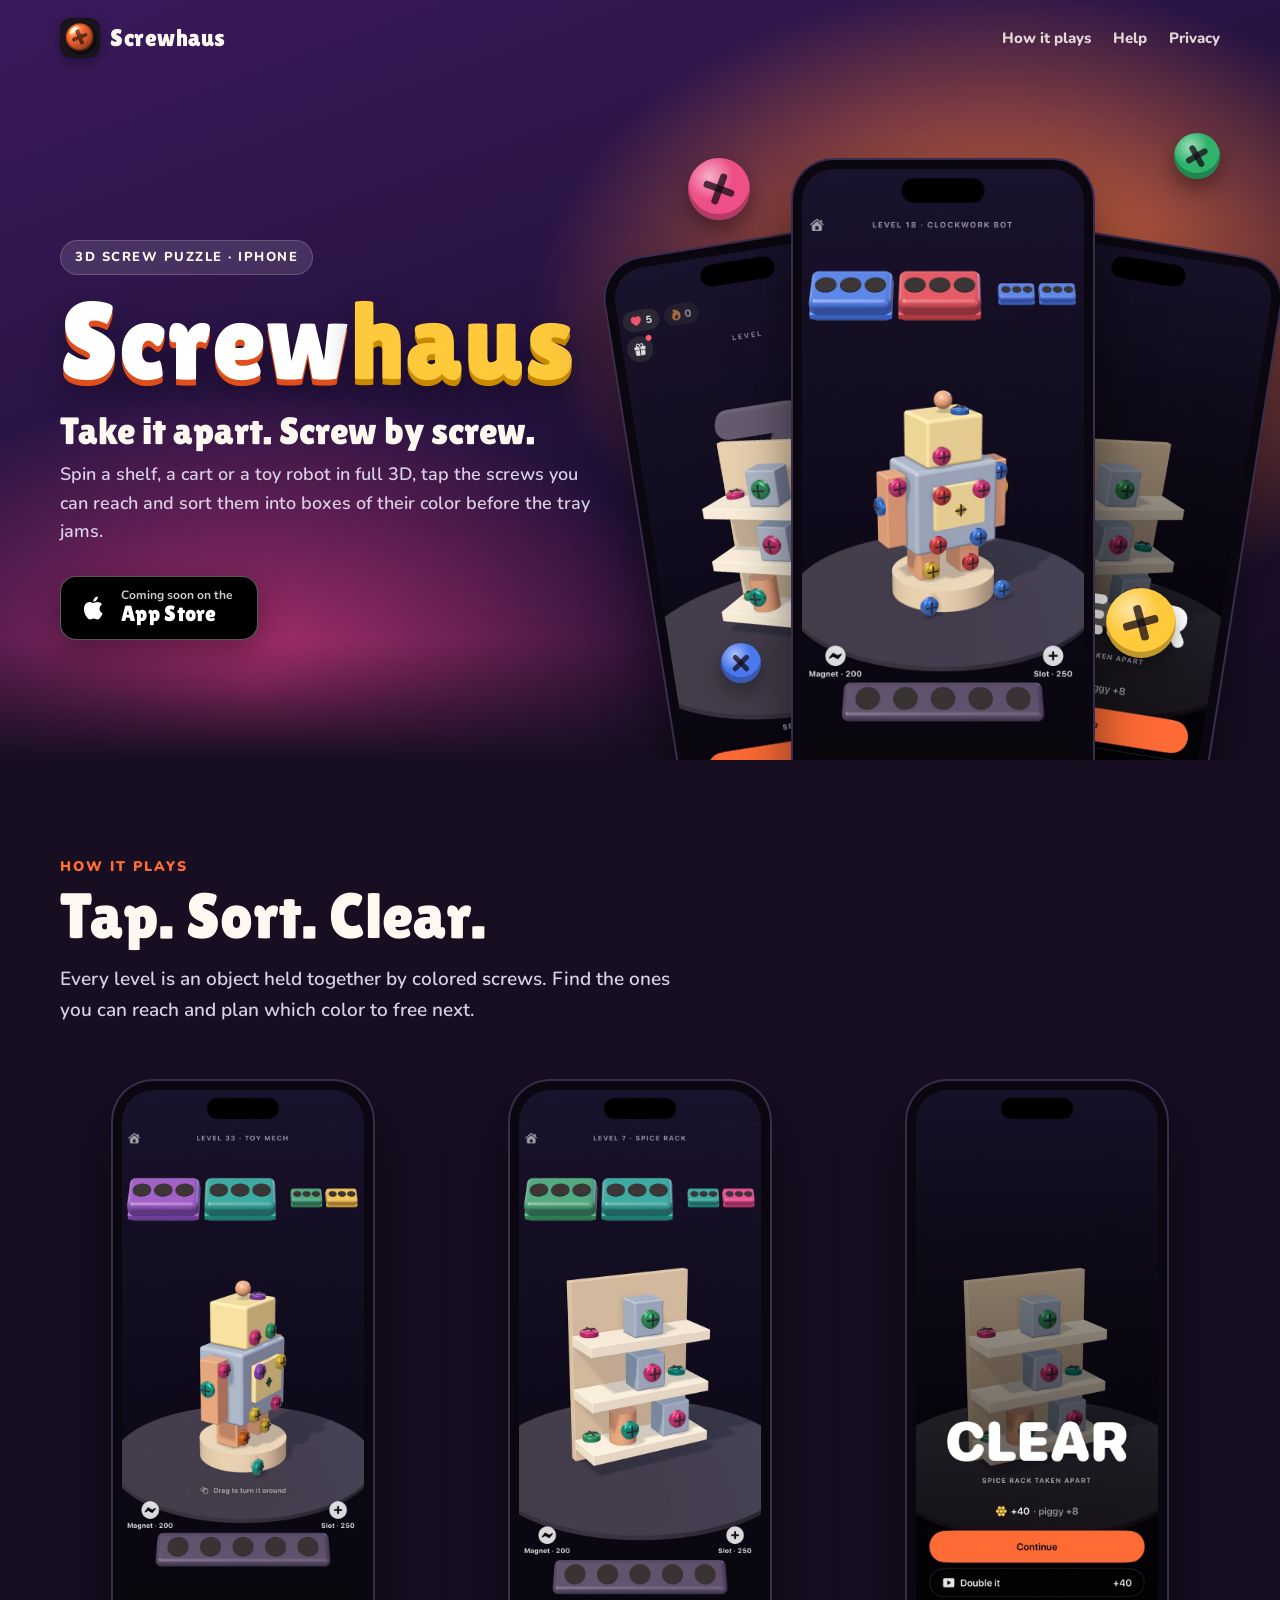
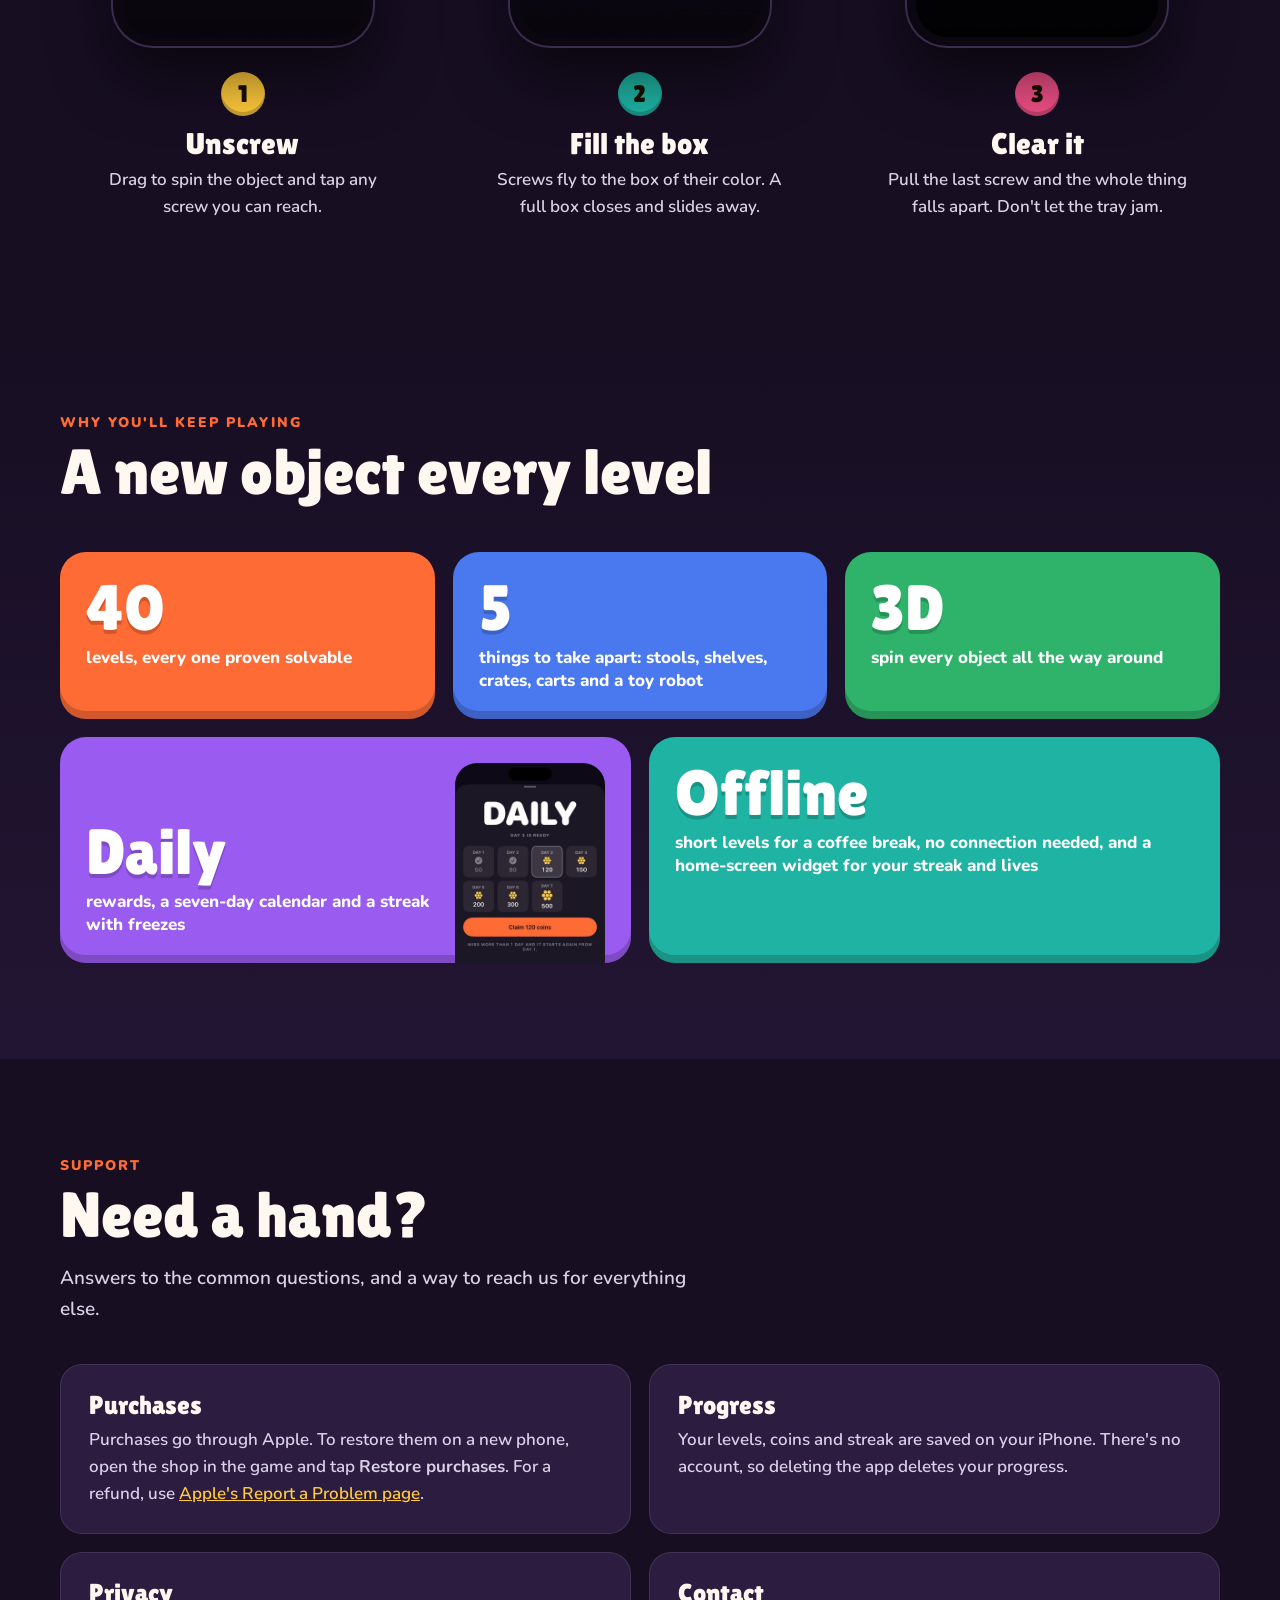
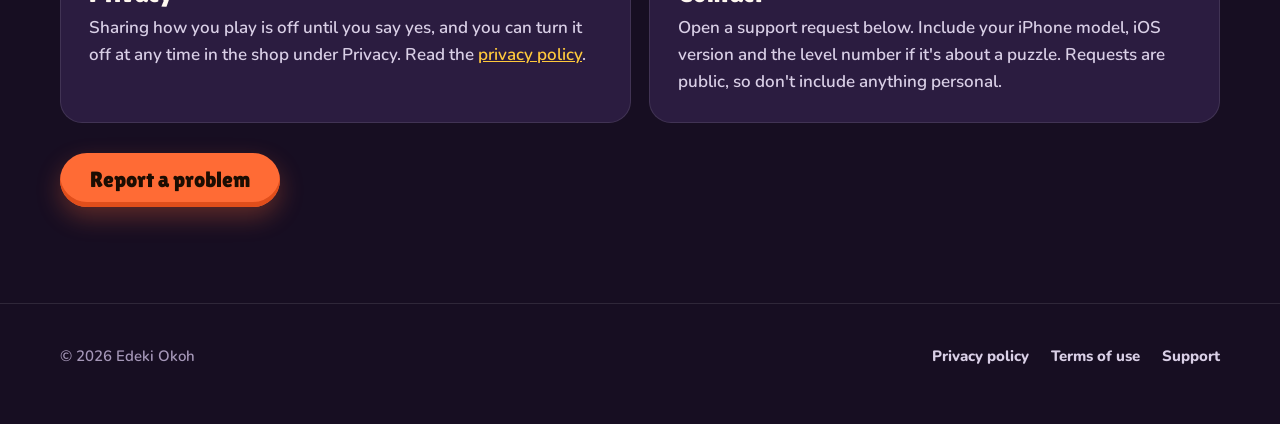
==== index.html @ 0043137a "Game landing page, support and privacy policy Co-Authored-By: Claude Opus 5.5 <noreply@anthropic.com" ====
<!doctype html>
<html lang="en">
<head>
<meta charset="utf-8">
<meta name="viewport" content="width=device-width, initial-scale=1">
<title>Screwhaus: Screw Puzzle 3D</title>
<meta name="description" content="Screwhaus is a 3D screw puzzle for iPhone. Unscrew every piece, fill the matching boxes and take the whole thing apart. Help, purchases and privacy are on this page too.">
<meta property="og:title" content="Screwhaus: Screw Puzzle 3D">
<meta property="og:description" content="Take it apart, screw by screw. A 3D puzzle for iPhone.">
<meta property="og:image" content="img/play18.jpg">
<meta name="theme-color" content="#22113a">
<link rel="icon" href="icon.png">
<link rel="apple-touch-icon" href="icon.png">
<link rel="preconnect" href="https://fonts.googleapis.com">
<link rel="preconnect" href="https://fonts.gstatic.com" crossorigin>
<link href="https://fonts.googleapis.com/css2?family=Lilita+One&family=Nunito:wght@600;800;900&display=swap" rel="stylesheet">
<link rel="stylesheet" href="style.css">
</head>
<body>
<header class="bar">
  <div class="wrap">
    <a class="brand" href="./"><img src="icon.png" alt=""><span>Screwhaus</span></a>
    <nav aria-label="Site">
      <a href="#play">How it plays</a>
      <a class="keep" href="#help">Help</a>
      <a href="privacy.html">Privacy</a>
    </nav>
  </div>
</header>

<main>
  <section class="hero" aria-labelledby="title">
    <div class="wrap">
      <div>
        <span class="kicker">3D screw puzzle · iPhone</span>
        <h1 class="logo" id="title">Screw<span>haus</span></h1>
        <p class="hook">Take it apart. Screw by screw.</p>
        <p class="sub">Spin a shelf, a cart or a toy robot in full 3D, tap the screws you can reach and sort them into boxes of their color before the tray jams.</p>
        <a class="store" href="#help" aria-label="Coming soon on the App Store">
          <svg viewBox="0 0 24 24" aria-hidden="true"><path fill="currentColor" d="M16.4 12.6c0-2.4 2-3.5 2-3.6-1.1-1.6-2.8-1.8-3.4-1.8-1.4-.2-2.8.8-3.5.8-.7 0-1.8-.8-3-.8-1.5 0-3 .9-3.8 2.3-1.6 2.8-.4 7 1.2 9.3.8 1.1 1.7 2.4 2.9 2.3 1.2 0 1.6-.7 3-.7s1.8.7 3 .7c1.3 0 2.1-1.1 2.8-2.3.9-1.3 1.3-2.6 1.3-2.6s-2.5-1-2.5-3.6zM14.1 5.6c.6-.8 1.1-1.8 1-2.9-.9 0-2.1.6-2.7 1.4-.6.7-1.1 1.8-1 2.8 1 .1 2.1-.5 2.7-1.3z"/></svg>
          <span><small>Coming soon on the</small><b>App Store</b></span>
        </a>
      </div>
      <div class="phones">
        <div class="phone p2"><img src="img/home.jpg" alt="The next level, a spice rack held together by colored screws" width="660" height="1434"></div>
        <div class="phone p1"><img src="img/play18.jpg" alt="A clockwork robot covered in red, blue, yellow and pink screws" width="660" height="1434"></div>
        <div class="phone p3"><img src="img/win.jpg" alt="The level-clear screen with coins earned" width="660" height="1434"></div>
        <i class="screw" style="--c:var(--pink);left:4%;top:6%;--s:62px" aria-hidden="true"></i>
        <i class="screw hide-sm" style="--c:var(--green);right:0;top:2%;--s:46px;--r:60deg;animation-delay:-2s" aria-hidden="true"></i>
        <i class="screw" style="--c:var(--yellow);right:8%;bottom:16%;--s:70px;--r:-15deg;animation-delay:-1s" aria-hidden="true"></i>
        <i class="screw hide-sm" style="--c:var(--blue);left:10%;bottom:12%;--s:40px;--r:45deg;animation-delay:-3s" aria-hidden="true"></i>
      </div>
    </div>
  </section>

  <section id="play" aria-labelledby="play-title">
    <div class="wrap">
      <p class="eyebrow">How it plays</p>
      <h2 id="play-title">Tap. Sort. Clear.</h2>
      <p class="lead">Every level is an object held together by colored screws. Find the ones you can reach and plan which color to free next.</p>
      <div class="steps">
        <div class="step">
          <div class="phone"><img src="img/play33.jpg" alt="A toy mech mid-level, with screws in several colors" loading="lazy" width="660" height="1434"></div>
          <span class="num" style="--c:var(--yellow)">1</span>
          <h3>Unscrew</h3>
          <p>Drag to spin the object and tap any screw you can reach.</p>
        </div>
        <div class="step">
          <div class="phone"><img src="img/play7.jpg" alt="Colored boxes waiting for matching screws" loading="lazy" width="660" height="1434"></div>
          <span class="num" style="--c:var(--teal)">2</span>
          <h3>Fill the box</h3>
          <p>Screws fly to the box of their color. A full box closes and slides away.</p>
        </div>
        <div class="step">
          <div class="phone"><img src="img/win.jpg" alt="The level-clear screen" loading="lazy" width="660" height="1434"></div>
          <span class="num" style="--c:var(--pink)">3</span>
          <h3>Clear it</h3>
          <p>Pull the last screw and the whole thing falls apart. Don't let the tray jam.</p>
        </div>
      </div>
    </div>
  </section>

  <section class="band" aria-labelledby="more-title">
    <div class="wrap">
      <p class="eyebrow">Why you'll keep playing</p>
      <h2 id="more-title">A new object every level</h2>
      <div class="tiles">
        <div class="tile" style="--c:var(--signal)"><b>40</b><span>levels, every one proven solvable</span></div>
        <div class="tile" style="--c:var(--blue)"><b>5</b><span>things to take apart: stools, shelves, crates, carts and a toy robot</span></div>
        <div class="tile" style="--c:var(--green)"><b>3D</b><span>spin every object all the way around</span></div>
        <div class="tile wide daily" style="--c:var(--purple)">
          <div class="text"><b>Daily</b><span>rewards, a seven-day calendar and a streak with freezes</span></div>
          <img src="img/calendar.jpg" alt="The seven-day reward calendar" loading="lazy" width="660" height="1434">
        </div>
        <div class="tile wide" style="--c:var(--teal)"><b>Offline</b><span>short levels for a coffee break, no connection needed, and a home-screen widget for your streak and lives</span></div>
      </div>
    </div>
  </section>

  <section id="help" class="help" aria-labelledby="help-title">
    <div class="wrap">
      <p class="eyebrow">Support</p>
      <h2 id="help-title">Need a hand?</h2>
      <p class="lead">Answers to the common questions, and a way to reach us for everything else.</p>
      <div class="grid">
        <div class="card">
          <h3>Purchases</h3>
          <p>Purchases go through Apple. To restore them on a new phone, open the shop in the game and tap <strong>Restore purchases</strong>. For a refund, use <a href="https://reportaproblem.apple.com">Apple's Report a Problem page</a>.</p>
        </div>
        <div class="card">
          <h3>Progress</h3>
          <p>Your levels, coins and streak are saved on your iPhone. There's no account, so deleting the app deletes your progress.</p>
        </div>
        <div class="card">
          <h3>Privacy</h3>
          <p>Sharing how you play is off until you say yes, and you can turn it off at any time in the shop under Privacy. Read the <a href="privacy.html">privacy policy</a>.</p>
        </div>
        <div class="card">
          <h3>Contact</h3>
          <p>Open a support request below. Include your iPhone model, iOS version and the level number if it's about a puzzle. Requests are public, so don't include anything personal.</p>
        </div>
      </div>
      <a class="cta" href="https://github.com/Okohedeki/screwhaus-site/issues/new">Report a problem</a>
    </div>
  </section>
</main>

<footer class="site">
  <div class="wrap">
    <span>© 2026 Edeki Okoh</span>
    <nav aria-label="Legal">
      <a href="privacy.html">Privacy policy</a>
      <a href="https://www.apple.com/legal/internet-services/itunes/dev/stdeula/">Terms of use</a>
      <a href="#help">Support</a>
    </nav>
  </div>
</footer>
</body>
</html>
---- style.css ----
:root {
  --ink: #fff8f0;
  --ink-soft: #d9cfe6;
  --ink-dim: #a597b8;
  --night: #170e22;
  --night-2: #221533;
  --card: #2b1c40;
  --line: rgba(255, 255, 255, .1);
  --signal: #ff6b35;
  --signal-deep: #e04e1b;
  --green: #2fb36b;
  --teal: #1fb3a3;
  --pink: #ee4f86;
  --blue: #4a78ee;
  --yellow: #ffc93c;
  --purple: #9a5cf0;
  --display: "Lilita One", "Arial Rounded MT Bold", system-ui, sans-serif;
  --body: "Nunito", system-ui, -apple-system, "Segoe UI", sans-serif;
  color-scheme: dark;
}

* { box-sizing: border-box; }
html { -webkit-text-size-adjust: 100%; scroll-behavior: smooth; }
body {
  margin: 0;
  background: var(--night);
  color: var(--ink);
  font: 600 17px/1.6 var(--body);
  overflow-x: hidden;
}
img { max-width: 100%; display: block; }
a { color: var(--yellow); }
a:hover { color: #fff; }
:focus-visible { outline: 3px solid var(--yellow); outline-offset: 3px; border-radius: 6px; }

.wrap { width: min(1160px, 100% - 32px); margin-inline: auto; }

/* ---------- top bar ---------- */
.bar { position: absolute; inset: 0 0 auto; z-index: 5; }
.bar .wrap { display: flex; align-items: center; justify-content: space-between; padding-block: 18px; }
.brand { display: inline-flex; align-items: center; gap: 10px; color: var(--ink); text-decoration: none; font: 400 24px/1 var(--display); letter-spacing: .5px; }
.brand img { width: 40px; height: 40px; border-radius: 11px; box-shadow: 0 4px 14px rgba(0,0,0,.35); }
.bar nav { display: flex; gap: 22px; }
.bar nav a { color: var(--ink); text-decoration: none; font-weight: 800; font-size: 15px; opacity: .85; }
.bar nav a:hover { opacity: 1; color: var(--ink); }

/* ---------- hero ---------- */
.hero {
  position: relative;
  isolation: isolate;
  overflow: hidden;
  padding: 120px 0 0;
  background:
    radial-gradient(60% 70% at 78% 40%, #ff7a3c 0%, rgba(255,122,60,0) 60%),
    radial-gradient(55% 60% at 20% 90%, #b0306f 0%, rgba(176,48,111,0) 65%),
    linear-gradient(160deg, #3a1a5c 0%, #22113a 55%, #170e22 100%);
}
.hero::after { /* soft floor so the phones sit on something */
  content: ""; position: absolute; inset: auto 0 0; height: 120px; z-index: -1;
  background: linear-gradient(to bottom, rgba(23,14,34,0), var(--night));
}
.hero .wrap { display: grid; grid-template-columns: 1.05fr 1fr; align-items: center; gap: 24px; }
.kicker {
  display: inline-block; padding: 6px 14px; border-radius: 999px;
  background: rgba(255,255,255,.12); border: 1px solid rgba(255,255,255,.18);
  font-weight: 800; font-size: 13px; letter-spacing: 1.5px; text-transform: uppercase;
}
.logo {
  margin: 18px 0 10px;
  font: 400 clamp(64px, 8.6vw, 118px)/.86 var(--display);
  letter-spacing: 1px;
  color: #fff;
  text-shadow: 0 6px 0 var(--signal-deep), 0 14px 30px rgba(0,0,0,.4);
}
.logo span { color: var(--yellow); text-shadow: 0 6px 0 #c98a00, 0 14px 30px rgba(0,0,0,.4); }
.hook { margin: 22px 0 8px; font: 400 clamp(26px, 3.2vw, 38px)/1.1 var(--display); }
.sub { margin: 0 0 30px; max-width: 30em; color: var(--ink-soft); font-size: 18px; }

.store {
  display: inline-flex; align-items: center; gap: 12px;
  padding: 12px 24px 12px 18px; border-radius: 16px;
  background: #000; color: #fff; text-decoration: none;
  border: 1.5px solid rgba(255,255,255,.35);
  box-shadow: 0 10px 30px rgba(0,0,0,.35);
  transition: transform .2s ease;
}
.store svg { width: 30px; height: 30px; }
.store small { display: block; font-size: 12px; font-weight: 700; opacity: .8; line-height: 1.1; }
.store b { display: block; font: 400 22px/1.1 var(--display); letter-spacing: .3px; }
.store:hover { color: #fff; transform: translateY(-2px); }

.phones { position: relative; height: 640px; }
.phone {
  position: absolute; width: 270px; aspect-ratio: 660 / 1434;
  border-radius: 40px; padding: 9px; background: #0b0710;
  box-shadow: 0 0 0 2px #3a2c4d, 0 30px 60px rgba(0,0,0,.55);
}
.phone img { width: 100%; height: 100%; object-fit: cover; border-radius: 32px; }
.phones .p1 { left: 50%; top: 40px; transform: translateX(-50%); z-index: 3; width: 300px; }
.phones .p2 { left: -4%; top: 120px; transform: rotate(-9deg); z-index: 2; }
.phones .p3 { right: -4%; top: 120px; transform: rotate(9deg); z-index: 2; }

/* floating screw heads */
.screw {
  position: absolute; z-index: 4; width: var(--s, 56px); aspect-ratio: 1; border-radius: 50%;
  background: radial-gradient(circle at 35% 30%, rgba(255,255,255,.55), rgba(255,255,255,0) 40%), var(--c);
  box-shadow: inset 0 -6px 0 rgba(0,0,0,.25), 0 10px 20px rgba(0,0,0,.35);
  animation: bob 5s ease-in-out infinite;
}
.screw::before, .screw::after {
  content: ""; position: absolute; left: 50%; top: 50%; background: rgba(20,10,20,.75); border-radius: 3px;
  width: 52%; height: 12%; transform: translate(-50%, -50%) rotate(var(--r, 20deg));
}
.screw::after { transform: translate(-50%, -50%) rotate(calc(var(--r, 20deg) + 90deg)); }
@keyframes bob { 50% { translate: 0 -12px; rotate: 25deg; } }

/* ---------- sections ---------- */
section { padding: 96px 0; }
.eyebrow { margin: 0; color: var(--signal); font-weight: 900; font-size: 14px; letter-spacing: 2px; text-transform: uppercase; }
h2 { margin: 6px 0 16px; font: 400 clamp(38px, 5.4vw, 64px)/1 var(--display); }
.lead { margin: 0; max-width: 34em; color: var(--ink-soft); font-size: 19px; }

.steps { display: grid; grid-template-columns: repeat(3, 1fr); gap: 32px; margin-top: 56px; }
.step { text-align: center; }
.step .phone { position: relative; width: min(260px, 100%); margin: 0 auto 26px; }
.step .num {
  display: inline-grid; place-items: center; width: 44px; height: 44px; border-radius: 50%;
  font: 400 24px/1 var(--display); color: #1a0f00; background: var(--c);
  box-shadow: inset 0 -4px 0 rgba(0,0,0,.2);
}
.step h3 { margin: 12px 0 6px; font: 400 30px/1.05 var(--display); }
.step p { margin: 0 auto; max-width: 18em; color: var(--ink-soft); }

.band { background: linear-gradient(180deg, var(--night) 0%, var(--night-2) 100%); }
.tiles { display: grid; grid-template-columns: repeat(6, 1fr); gap: 18px; margin-top: 48px; }
.tile {
  grid-column: span 2; padding: 26px; border-radius: 26px; position: relative; overflow: hidden;
  background: var(--c); color: #fff;
  box-shadow: inset 0 -8px 0 rgba(0,0,0,.18);
}
.tile.wide { grid-column: span 3; }
.tile b { display: block; font: 400 clamp(44px, 5vw, 64px)/.95 var(--display); text-shadow: 0 4px 0 rgba(0,0,0,.18); }
.tile span { display: block; margin-top: 8px; font-weight: 800; font-size: 17px; line-height: 1.35; }
.tile.daily { display: grid; grid-template-columns: 1fr 150px; gap: 16px; align-items: end; padding-bottom: 0; }
.tile.daily .text { padding-bottom: 26px; }
.tile.daily img { border-radius: 22px 22px 0 0; height: 200px; object-fit: cover; object-position: top; }

/* ---------- help ---------- */
.help .grid { display: grid; grid-template-columns: repeat(2, 1fr); gap: 18px; margin-top: 40px; }
.card { padding: 26px 28px; border-radius: 22px; background: var(--card); border: 1px solid var(--line); }
.card h3 { margin: 0 0 6px; font: 400 26px/1.1 var(--display); }
.card p { margin: 0; color: var(--ink-soft); }
.cta {
  display: inline-block; margin-top: 30px; padding: 16px 30px; border-radius: 999px;
  background: var(--signal); color: #1c0d02; text-decoration: none; font: 400 22px/1 var(--display);
  box-shadow: inset 0 -5px 0 var(--signal-deep), 0 10px 24px rgba(255,107,53,.3);
  transition: transform .2s ease;
}
.cta:hover { color: #1c0d02; transform: translateY(-2px); }

footer.site { padding: 40px 0 56px; border-top: 1px solid var(--line); color: var(--ink-dim); font-size: 15px; }
footer.site .wrap { display: flex; flex-wrap: wrap; gap: 14px 28px; align-items: center; justify-content: space-between; }
footer.site nav { display: flex; flex-wrap: wrap; gap: 22px; }
footer.site a { color: var(--ink-soft); text-decoration: none; font-weight: 800; }
footer.site a:hover { color: #fff; }

/* ---------- article pages (privacy) ---------- */
.doc-hero {
  padding: 120px 0 64px;
  background:
    radial-gradient(60% 90% at 85% 0%, rgba(255,122,60,.55), rgba(255,122,60,0) 60%),
    linear-gradient(160deg, #3a1a5c 0%, #22113a 60%, var(--night) 100%);
}
.doc-hero h1 { margin: 10px 0 14px; font: 400 clamp(48px, 8vw, 92px)/.92 var(--display); text-shadow: 0 5px 0 var(--signal-deep); }
.doc-hero h1 span { color: var(--yellow); text-shadow: 0 5px 0 #c98a00; }
.doc-hero .lead { font-size: 20px; }
.doc { width: min(760px, 100% - 32px); margin: 0 auto; padding: 40px 0 80px; }
.doc h2 { margin: 48px 0 10px; font-size: clamp(30px, 4vw, 40px); }
.doc p, .doc li { color: var(--ink-soft); }
.doc strong { color: var(--ink); }
.doc ul { padding-left: 1.2em; }
.doc li { margin: 6px 0; }
.doc li::marker { color: var(--signal); }
.updated { margin-top: 48px; color: var(--ink-dim); font-size: 15px; }

/* ---------- small screens ---------- */
@media (max-width: 900px) {
  .hero { padding-top: 96px; }
  .hero .wrap { grid-template-columns: 1fr; text-align: center; }
  .sub { margin-inline: auto; }
  .phones { height: 520px; margin-top: 12px; }
  .phone { width: 200px; border-radius: 30px; padding: 7px; }
  .phone img { border-radius: 24px; }
  .phones .p1 { width: 228px; top: 20px; }
  .phones .p2 { left: -2%; top: 80px; }
  .phones .p3 { right: -2%; top: 80px; }
  .steps { grid-template-columns: 1fr; gap: 56px; }
  .tiles { grid-template-columns: 1fr 1fr; }
  .tile, .tile.wide { grid-column: span 1; }
  .tile.daily { grid-column: span 2; }
  .help .grid { grid-template-columns: 1fr; }
  section { padding: 72px 0; }
}
@media (max-width: 560px) {
  .bar nav a:not(.keep) { display: none; }
  .phones { height: 440px; }
  .phone { width: 160px; }
  .phones .p1 { width: 196px; }
  .tiles { grid-template-columns: 1fr; }
  .tile.daily { grid-column: span 1; grid-template-columns: 1fr 110px; }
  .tile.daily img { height: 160px; }
  .screw.hide-sm { display: none; }
}
@media (prefers-reduced-motion: reduce) {
  .screw { animation: none; }
  html { scroll-behavior: auto; }
}
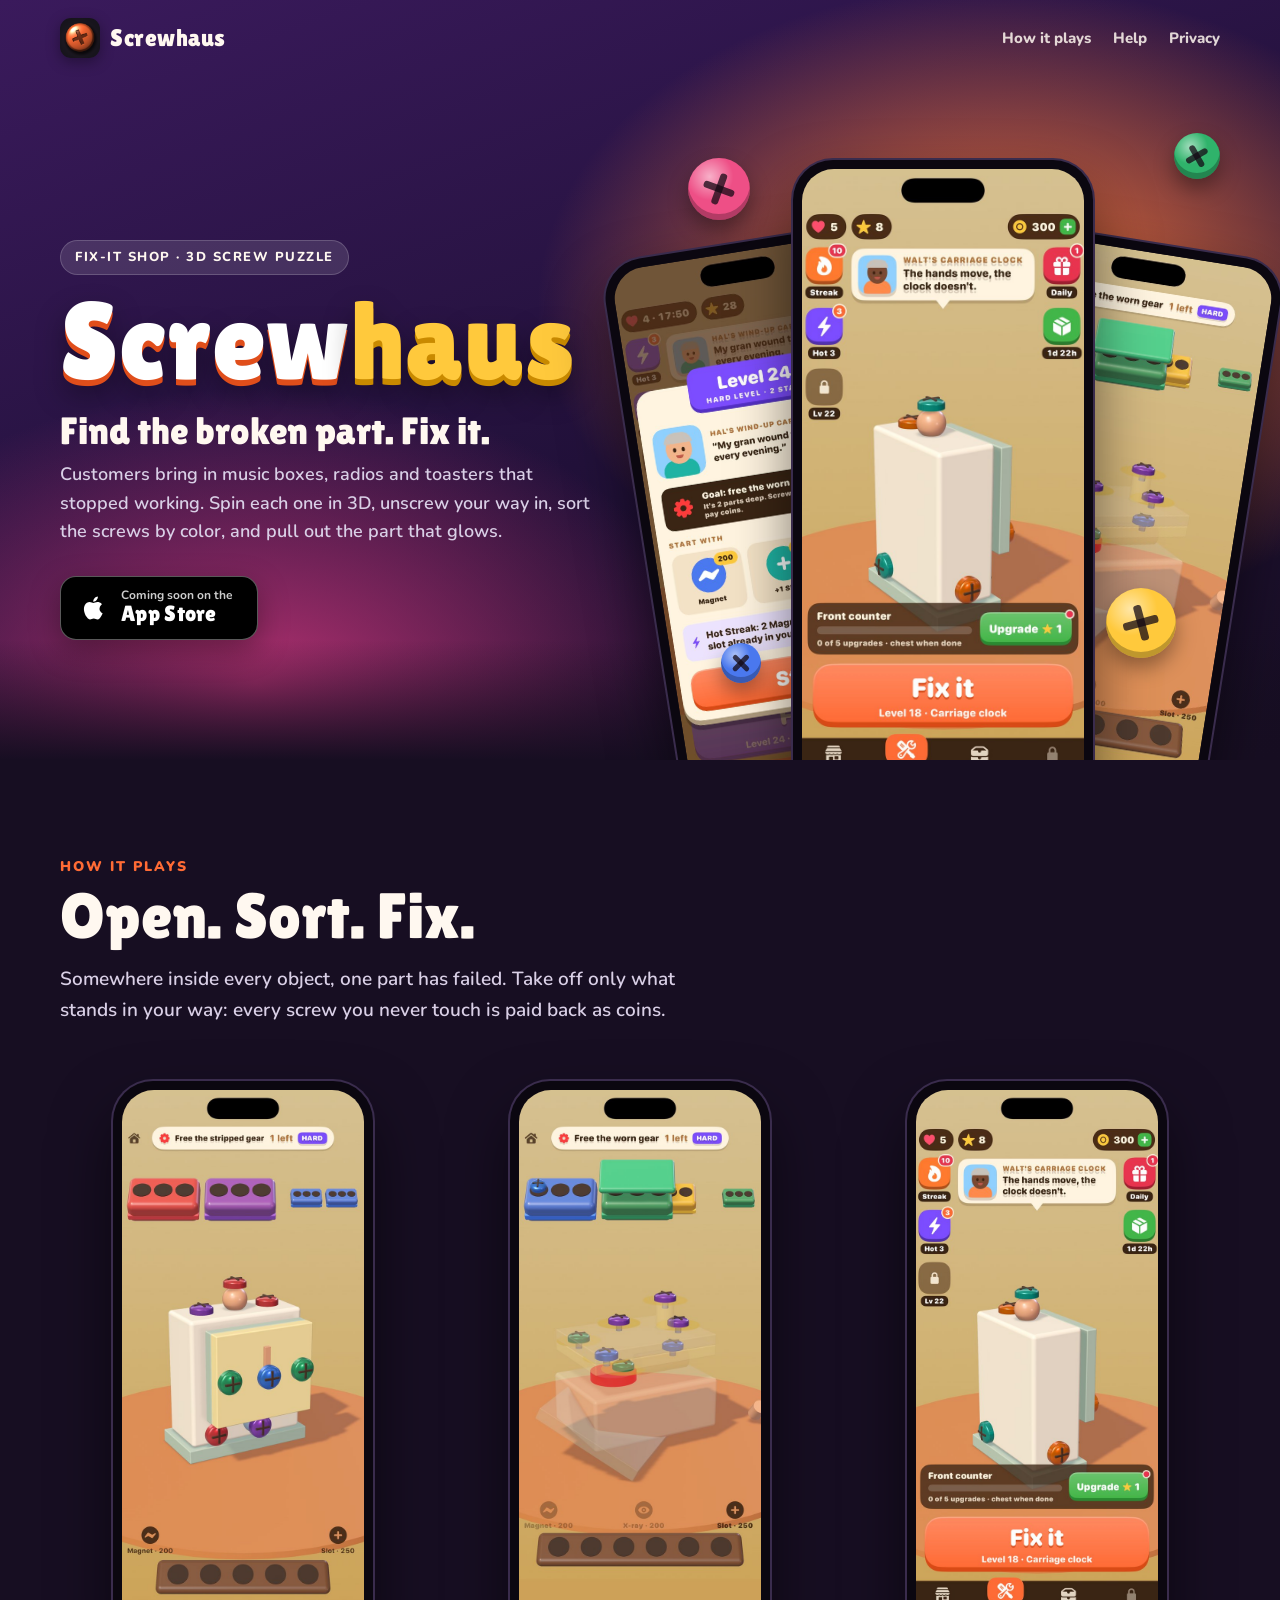
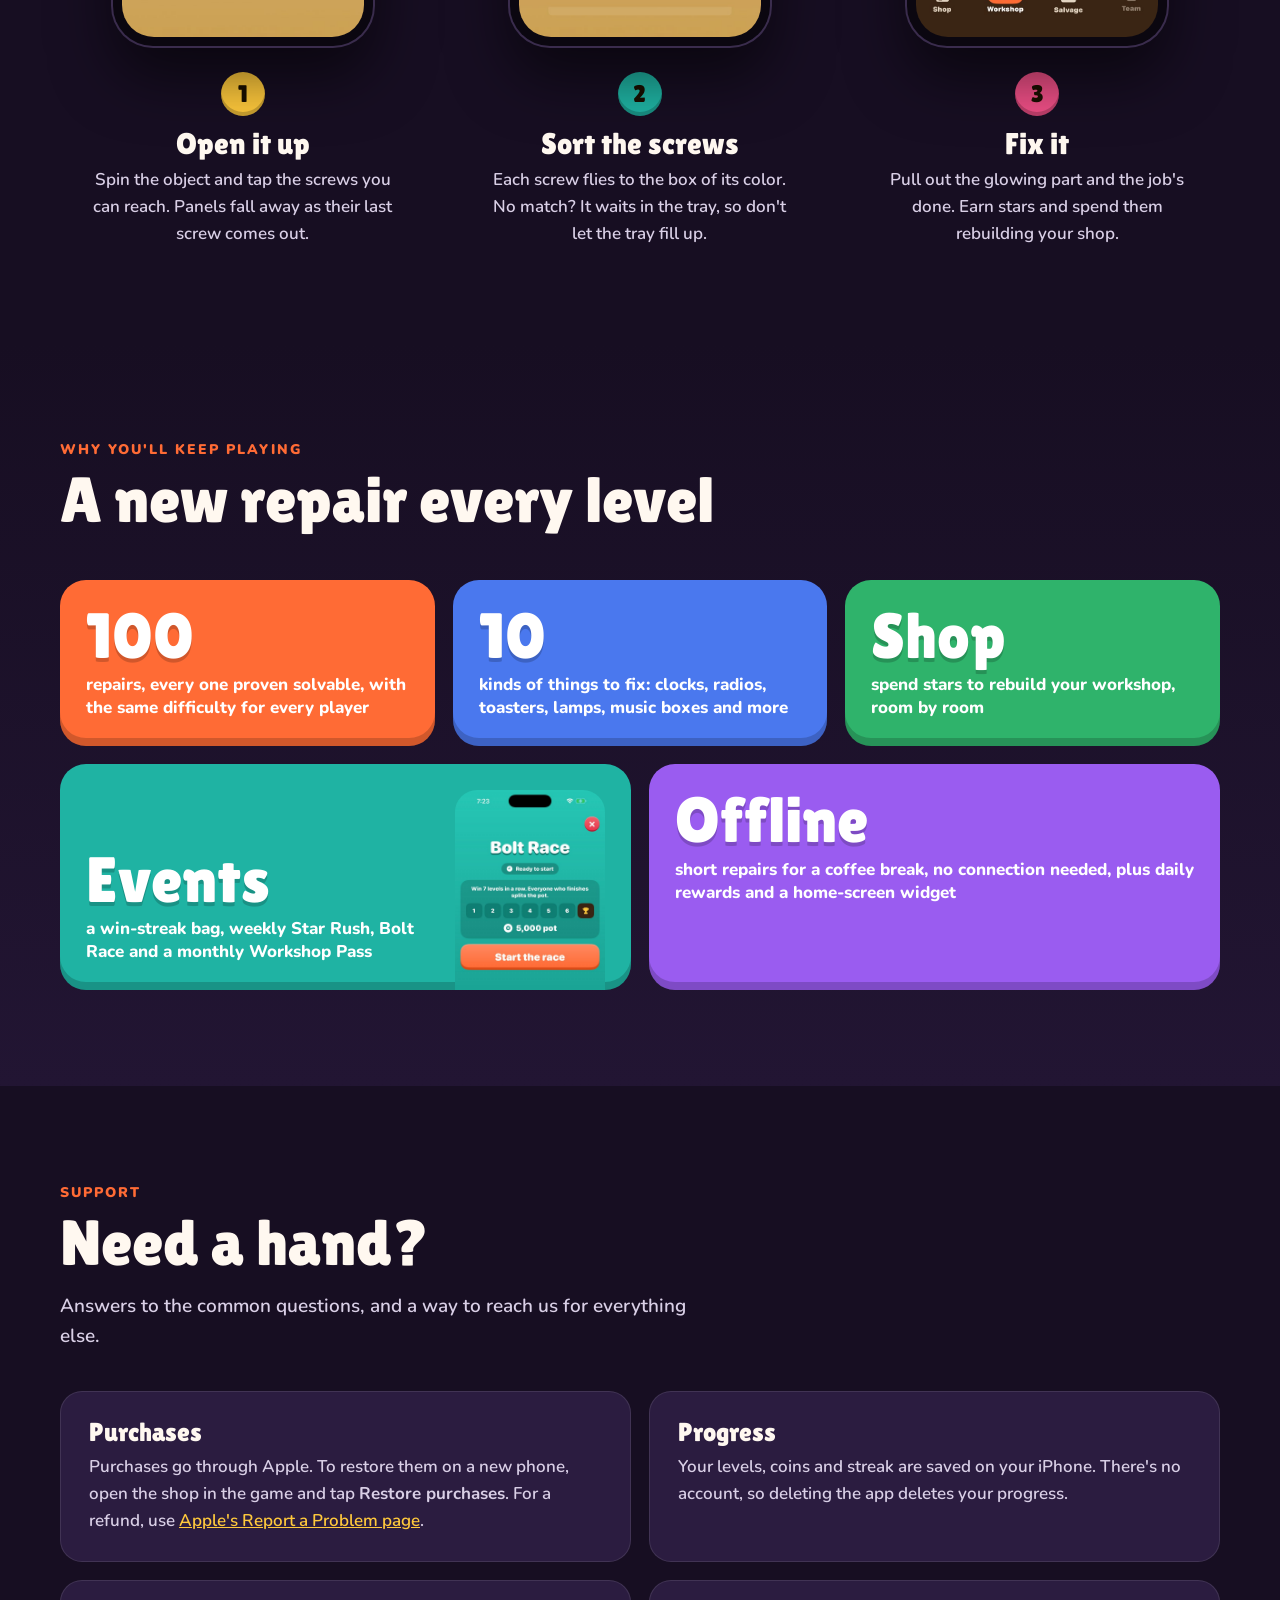
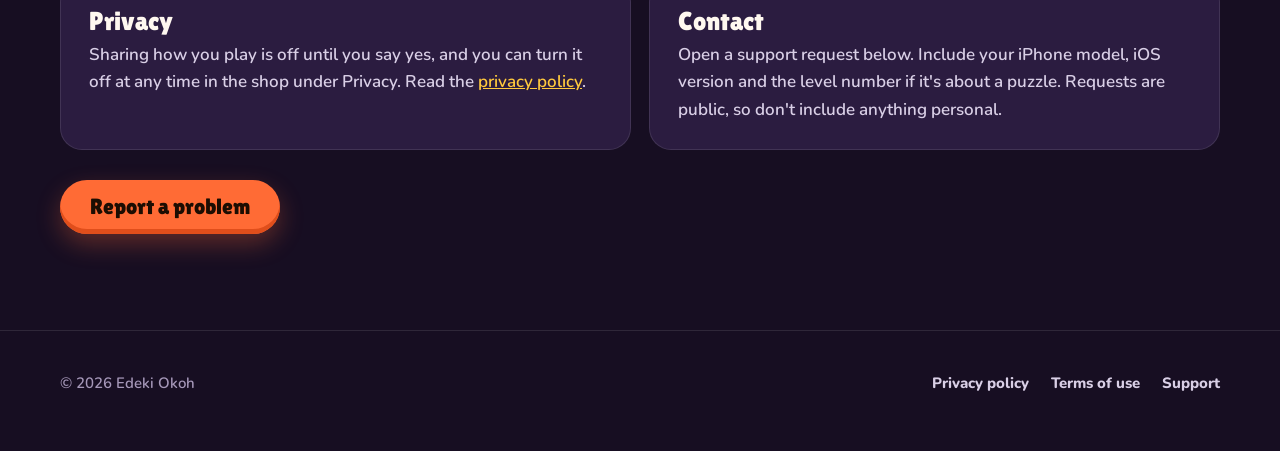
==== commit e204993d: "Retell the site as a fix-it shop with the new look New hero copy and screenshots (shop home, before-" ====
--- a/index.html
+++ b/index.html
@@ -4,10 +4,10 @@
 <meta charset="utf-8">
 <meta name="viewport" content="width=device-width, initial-scale=1">
 <title>Screwhaus: Screw Puzzle 3D</title>
-<meta name="description" content="Screwhaus is a 3D screw puzzle for iPhone. Unscrew every piece, fill the matching boxes and take the whole thing apart. Help, purchases and privacy are on this page too.">
+<meta name="description" content="Screwhaus is a 3D screw puzzle for iPhone where you run a fix-it shop: open up broken things, sort the screws by color and pull out the part that failed. Help, purchases and privacy are on this page too.">
 <meta property="og:title" content="Screwhaus: Screw Puzzle 3D">
-<meta property="og:description" content="Take it apart, screw by screw. A 3D puzzle for iPhone.">
-<meta property="og:image" content="img/play18.jpg">
+<meta property="og:description" content="Open it up, find the broken part, fix it. A 3D screw puzzle for iPhone.">
+<meta property="og:image" content="img/home.jpg">
 <meta name="theme-color" content="#22113a">
 <link rel="icon" href="icon.png">
 <link rel="apple-touch-icon" href="icon.png">
@@ -32,19 +32,19 @@
   <section class="hero" aria-labelledby="title">
     <div class="wrap">
       <div>
-        <span class="kicker">3D screw puzzle · iPhone</span>
+        <span class="kicker">Fix-it shop · 3D screw puzzle</span>
         <h1 class="logo" id="title">Screw<span>haus</span></h1>
-        <p class="hook">Take it apart. Screw by screw.</p>
-        <p class="sub">Spin a shelf, a cart or a toy robot in full 3D, tap the screws you can reach and sort them into boxes of their color before the tray jams.</p>
+        <p class="hook">Find the broken part. Fix it.</p>
+        <p class="sub">Customers bring in music boxes, radios and toasters that stopped working. Spin each one in 3D, unscrew your way in, sort the screws by color, and pull out the part that glows.</p>
         <a class="store" href="#help" aria-label="Coming soon on the App Store">
           <svg viewBox="0 0 24 24" aria-hidden="true"><path fill="currentColor" d="M16.4 12.6c0-2.4 2-3.5 2-3.6-1.1-1.6-2.8-1.8-3.4-1.8-1.4-.2-2.8.8-3.5.8-.7 0-1.8-.8-3-.8-1.5 0-3 .9-3.8 2.3-1.6 2.8-.4 7 1.2 9.3.8 1.1 1.7 2.4 2.9 2.3 1.2 0 1.6-.7 3-.7s1.8.7 3 .7c1.3 0 2.1-1.1 2.8-2.3.9-1.3 1.3-2.6 1.3-2.6s-2.5-1-2.5-3.6zM14.1 5.6c.6-.8 1.1-1.8 1-2.9-.9 0-2.1.6-2.7 1.4-.6.7-1.1 1.8-1 2.8 1 .1 2.1-.5 2.7-1.3z"/></svg>
           <span><small>Coming soon on the</small><b>App Store</b></span>
         </a>
       </div>
       <div class="phones">
-        <div class="phone p2"><img src="img/home.jpg" alt="The next level, a spice rack held together by colored screws" width="660" height="1434"></div>
-        <div class="phone p1"><img src="img/play18.jpg" alt="A clockwork robot covered in red, blue, yellow and pink screws" width="660" height="1434"></div>
-        <div class="phone p3"><img src="img/win.jpg" alt="The level-clear screen with coins earned" width="660" height="1434"></div>
+        <div class="phone p2"><img src="img/pre.jpg" alt="A customer explains what broke, with boosters to bring into the level" width="660" height="1434"></div>
+        <div class="phone p1"><img src="img/home.jpg" alt="The repair shop: today's customer and their broken carriage clock on the counter" width="660" height="1434"></div>
+        <div class="phone p3"><img src="img/xray.jpg" alt="X-ray view showing the broken gear inside, with the screws in the way ringed in gold" width="660" height="1434"></div>
         <i class="screw" style="--c:var(--pink);left:4%;top:6%;--s:62px" aria-hidden="true"></i>
         <i class="screw hide-sm" style="--c:var(--green);right:0;top:2%;--s:46px;--r:60deg;animation-delay:-2s" aria-hidden="true"></i>
         <i class="screw" style="--c:var(--yellow);right:8%;bottom:16%;--s:70px;--r:-15deg;animation-delay:-1s" aria-hidden="true"></i>
@@ -56,26 +56,26 @@
   <section id="play" aria-labelledby="play-title">
     <div class="wrap">
       <p class="eyebrow">How it plays</p>
-      <h2 id="play-title">Tap. Sort. Clear.</h2>
-      <p class="lead">Every level is an object held together by colored screws. Find the ones you can reach and plan which color to free next.</p>
+      <h2 id="play-title">Open. Sort. Fix.</h2>
+      <p class="lead">Somewhere inside every object, one part has failed. Take off only what stands in your way: every screw you never touch is paid back as coins.</p>
       <div class="steps">
         <div class="step">
-          <div class="phone"><img src="img/play33.jpg" alt="A toy mech mid-level, with screws in several colors" loading="lazy" width="660" height="1434"></div>
+          <div class="phone"><img src="img/play.jpg" alt="A carriage clock mid-repair, with the goal to free the stripped gear" loading="lazy" width="660" height="1434"></div>
           <span class="num" style="--c:var(--yellow)">1</span>
-          <h3>Unscrew</h3>
-          <p>Drag to spin the object and tap any screw you can reach.</p>
+          <h3>Open it up</h3>
+          <p>Spin the object and tap the screws you can reach. Panels fall away as their last screw comes out.</p>
         </div>
         <div class="step">
-          <div class="phone"><img src="img/play7.jpg" alt="Colored boxes waiting for matching screws" loading="lazy" width="660" height="1434"></div>
+          <div class="phone"><img src="img/xray.jpg" alt="X-ray view of the object" loading="lazy" width="660" height="1434"></div>
           <span class="num" style="--c:var(--teal)">2</span>
-          <h3>Fill the box</h3>
-          <p>Screws fly to the box of their color. A full box closes and slides away.</p>
+          <h3>Sort the screws</h3>
+          <p>Each screw flies to the box of its color. No match? It waits in the tray, so don't let the tray fill up.</p>
         </div>
         <div class="step">
-          <div class="phone"><img src="img/win.jpg" alt="The level-clear screen" loading="lazy" width="660" height="1434"></div>
+          <div class="phone"><img src="img/home.jpg" alt="The repair shop with its upgrade bar" loading="lazy" width="660" height="1434"></div>
           <span class="num" style="--c:var(--pink)">3</span>
-          <h3>Clear it</h3>
-          <p>Pull the last screw and the whole thing falls apart. Don't let the tray jam.</p>
+          <h3>Fix it</h3>
+          <p>Pull out the glowing part and the job's done. Earn stars and spend them rebuilding your shop.</p>
         </div>
       </div>
     </div>
@@ -84,16 +84,16 @@
   <section class="band" aria-labelledby="more-title">
     <div class="wrap">
       <p class="eyebrow">Why you'll keep playing</p>
-      <h2 id="more-title">A new object every level</h2>
+      <h2 id="more-title">A new repair every level</h2>
       <div class="tiles">
-        <div class="tile" style="--c:var(--signal)"><b>40</b><span>levels, every one proven solvable</span></div>
-        <div class="tile" style="--c:var(--blue)"><b>5</b><span>things to take apart: stools, shelves, crates, carts and a toy robot</span></div>
-        <div class="tile" style="--c:var(--green)"><b>3D</b><span>spin every object all the way around</span></div>
-        <div class="tile wide daily" style="--c:var(--purple)">
-          <div class="text"><b>Daily</b><span>rewards, a seven-day calendar and a streak with freezes</span></div>
-          <img src="img/calendar.jpg" alt="The seven-day reward calendar" loading="lazy" width="660" height="1434">
+        <div class="tile" style="--c:var(--signal)"><b>100</b><span>repairs, every one proven solvable, with the same difficulty for every player</span></div>
+        <div class="tile" style="--c:var(--blue)"><b>10</b><span>kinds of things to fix: clocks, radios, toasters, lamps, music boxes and more</span></div>
+        <div class="tile" style="--c:var(--green)"><b>Shop</b><span>spend stars to rebuild your workshop, room by room</span></div>
+        <div class="tile wide daily" style="--c:var(--teal)">
+          <div class="text"><b>Events</b><span>a win-streak bag, weekly Star Rush, Bolt Race and a monthly Workshop Pass</span></div>
+          <img src="img/race.jpg" alt="The Bolt Race event screen" loading="lazy" width="660" height="1434">
         </div>
-        <div class="tile wide" style="--c:var(--teal)"><b>Offline</b><span>short levels for a coffee break, no connection needed, and a home-screen widget for your streak and lives</span></div>
+        <div class="tile wide" style="--c:var(--purple)"><b>Offline</b><span>short repairs for a coffee break, no connection needed, plus daily rewards and a home-screen widget</span></div>
       </div>
     </div>
   </section>
